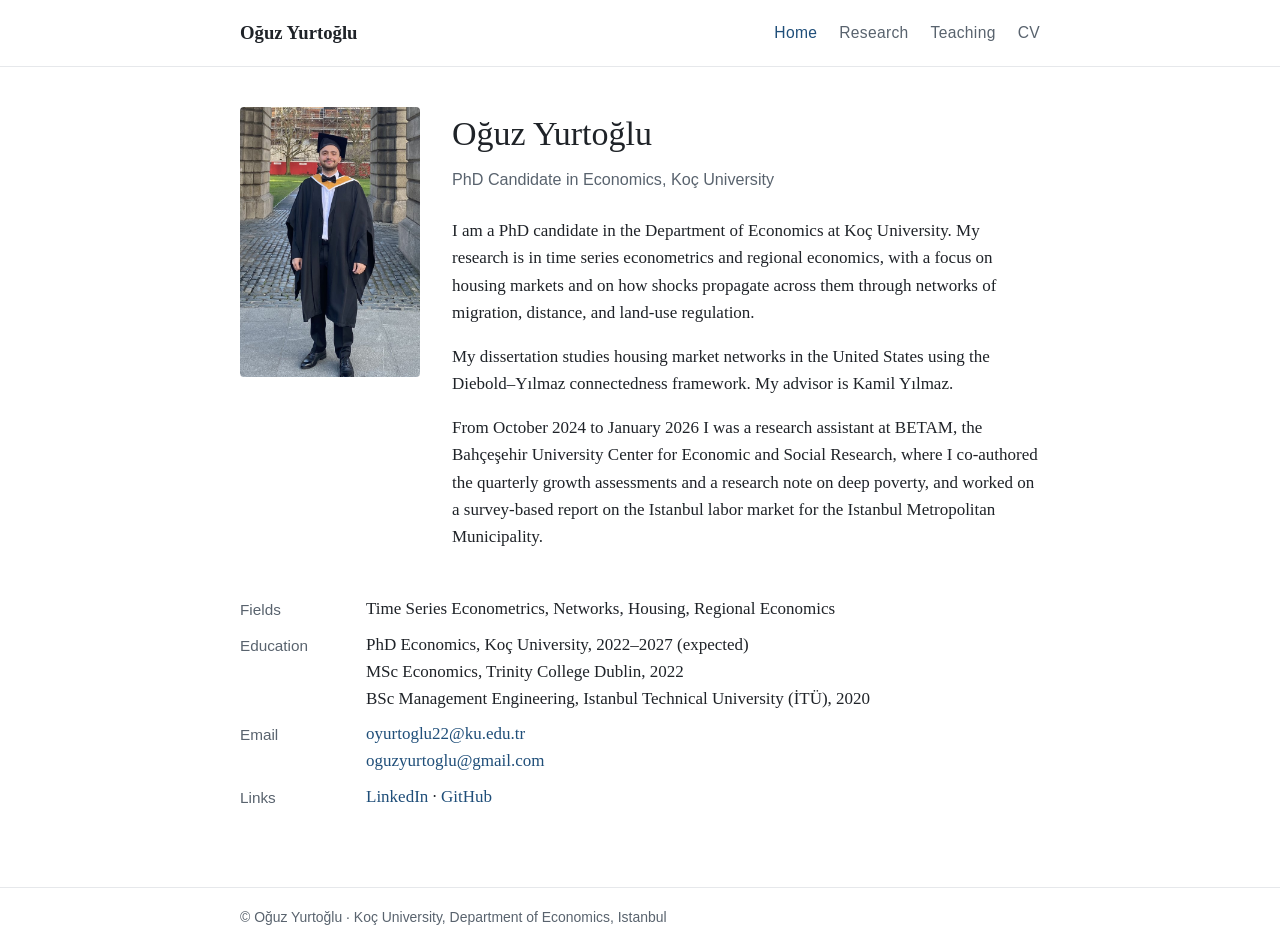
==== index.html @ 90686605 "Personal academic website Co-Authored-By: Claude Fable 5.1 <noreply@anthropic.com>" ====
<!doctype html>
<html lang="en">
<head>
<meta charset="utf-8">
<meta name="viewport" content="width=device-width, initial-scale=1">
<title>Oğuz Yurtoğlu</title>
<meta name="description" content="Oğuz Yurtoğlu, PhD candidate in Economics at Koç University. Time series econometrics, networks, housing, regional economics.">
<link rel="stylesheet" href="style.css">
</head>
<body>
<header><nav class="nav">
  <a class="brand" href="index.html">Oğuz Yurtoğlu</a>
  <ul>
    <li><a class="active" href="index.html">Home</a></li>
    <li><a href="research.html">Research</a></li>
    <li><a href="teaching.html">Teaching</a></li>
    <li><a href="files/oguz_yurtoglu_cv.pdf">CV</a></li>
  </ul>
</nav></header>
<main>
  <div class="hero">
    <img src="assets/photo.jpg" alt="Oğuz Yurtoğlu">
    <div class="intro">
      <h1>Oğuz Yurtoğlu</h1>
      <p class="subtitle">PhD Candidate in Economics, Koç University</p>
      <p>I am a PhD candidate in the Department of Economics at Koç University. My research is in time series econometrics and regional economics, with a focus on housing markets and on how shocks propagate across them through networks of migration, distance, and land-use regulation.</p>
      <p>My dissertation studies housing market networks in the United States using the Diebold–Yılmaz connectedness framework. My advisor is Kamil Yılmaz.</p>
      <p>From October 2024 to January 2026 I was a research assistant at BETAM, the Bahçeşehir University Center for Economic and Social Research, where I co-authored the quarterly growth assessments and a research note on deep poverty, and worked on a survey-based report on the Istanbul labor market for the Istanbul Metropolitan Municipality.</p>
    </div>
  </div>
  <dl>
    <dt>Fields</dt><dd>Time Series Econometrics, Networks, Housing, Regional Economics</dd>
    <dt>Education</dt><dd>PhD Economics, Koç University, 2022–2027 (expected)<br>MSc Economics, Trinity College Dublin, 2022<br>BSc Management Engineering, Istanbul Technical University (İTÜ), 2020</dd>
    <dt>Email</dt><dd><a href="mailto:oyurtoglu22@ku.edu.tr">oyurtoglu22@ku.edu.tr</a><br><a href="mailto:oguzyurtoglu@gmail.com">oguzyurtoglu@gmail.com</a></dd>
    <dt>Links</dt><dd><a href="https://www.linkedin.com/in/oguzyurtoglu/">LinkedIn</a> · <a href="https://github.com/oguzyurtoglu">GitHub</a></dd>
  </dl>
</main>
<footer><div>© Oğuz Yurtoğlu · Koç University, Department of Economics, Istanbul</div></footer>
</body>
</html>
---- style.css ----
:root{--text:#1f2328;--muted:#59636e;--accent:#1f4e79;--line:#e6e8eb;--bg:#ffffff;--maxw:840px}
*{box-sizing:border-box}
html{font-size:17px}
body{margin:0;font-family:Georgia,"Times New Roman",serif;color:var(--text);background:var(--bg);line-height:1.6}
a{color:var(--accent);text-decoration:none}
a:hover{text-decoration:underline}
header{border-bottom:1px solid var(--line)}
.nav{max-width:var(--maxw);margin:0 auto;padding:18px 20px;display:flex;align-items:center;justify-content:space-between;flex-wrap:wrap;gap:10px}
.nav .brand{font-weight:bold;font-size:1.1rem;color:var(--text)}
.nav ul{list-style:none;margin:0;padding:0;display:flex;gap:22px}
.nav li a{color:var(--muted);font-family:Helvetica,Arial,sans-serif;font-size:.92rem;letter-spacing:.02em}
.nav li a.active,.nav li a:hover{color:var(--accent);text-decoration:none}
main{max-width:var(--maxw);margin:0 auto;padding:40px 20px 60px}
h1{font-size:2rem;margin:0 0 6px;font-weight:normal}
h2{font-size:1.3rem;margin:36px 0 12px;font-weight:normal;border-bottom:1px solid var(--line);padding-bottom:6px}
h3{font-size:1.05rem;margin:22px 0 4px;font-weight:bold}
.subtitle{color:var(--muted);margin:0 0 24px;font-family:Helvetica,Arial,sans-serif;font-size:.95rem}
.hero{display:flex;gap:32px;align-items:flex-start;flex-wrap:wrap}
.hero img{width:180px;height:270px;object-fit:cover;border-radius:4px;flex-shrink:0;background:#eee}
.hero .intro{flex:1;min-width:260px}
.meta{color:var(--muted);font-size:.95rem;margin:4px 0}
.paper{margin-bottom:28px}
.paper .title{font-weight:bold}
.paper .status{color:var(--muted);font-size:.92rem;font-family:Helvetica,Arial,sans-serif}
.paper .links a{margin-right:14px;font-family:Helvetica,Arial,sans-serif;font-size:.9rem}
details summary{cursor:pointer;color:var(--accent);font-family:Helvetica,Arial,sans-serif;font-size:.9rem}
details p{margin-top:8px}
dl{margin-top:28px;display:grid;grid-template-columns:110px 1fr;gap:8px 16px}
dt{color:var(--muted);font-family:Helvetica,Arial,sans-serif;font-size:.9rem;padding-top:3px}
dd{margin:0}
footer{border-top:1px solid var(--line);color:var(--muted);font-family:Helvetica,Arial,sans-serif;font-size:.82rem}
footer div{max-width:var(--maxw);margin:0 auto;padding:18px 20px}
@media (max-width:600px){dl{grid-template-columns:1fr}dt{padding-top:10px}}
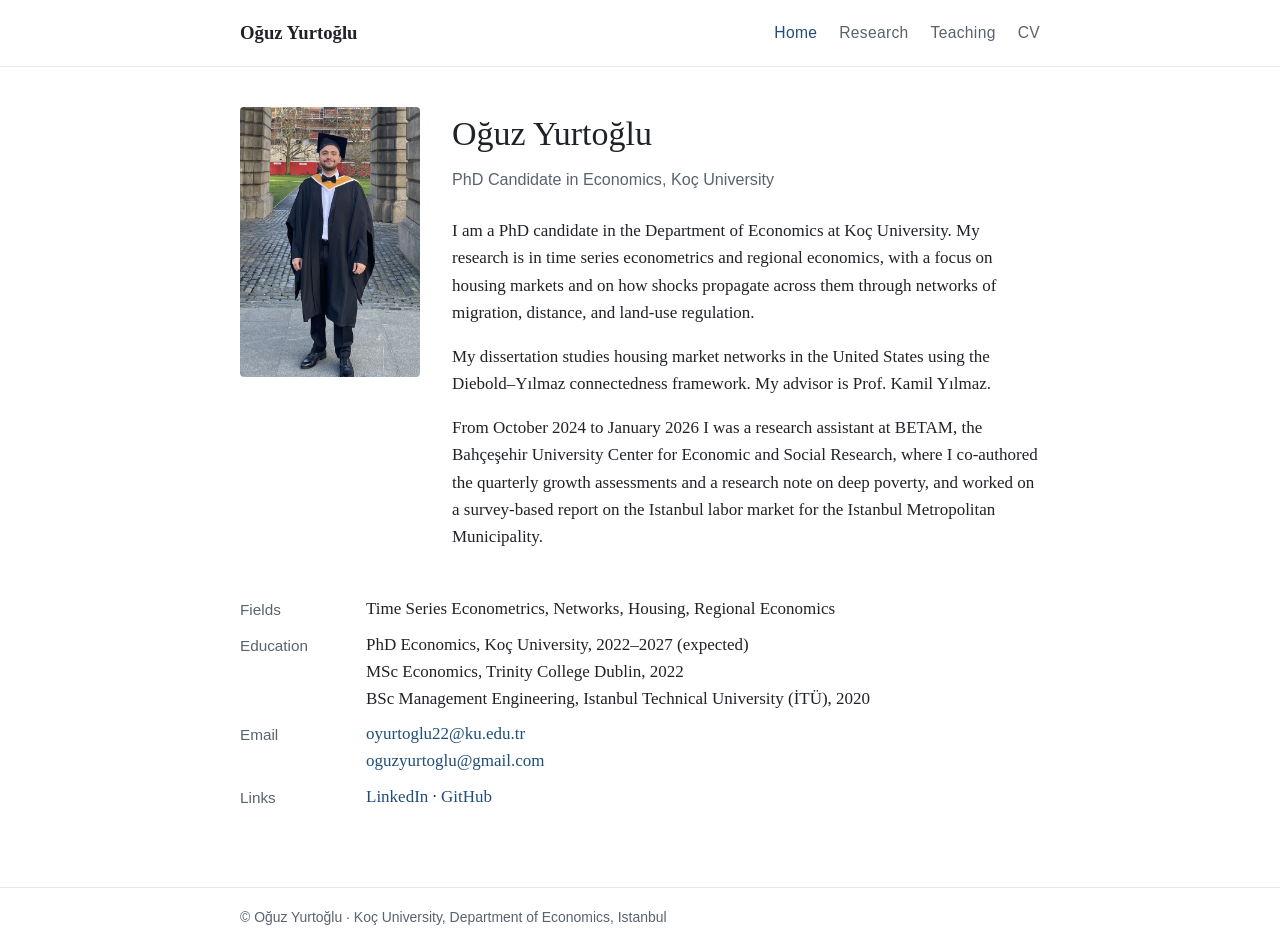
==== commit d5a00861: "Update index.html" ====
--- a/index.html
+++ b/index.html
@@ -24,7 +24,7 @@
       <h1>Oğuz Yurtoğlu</h1>
       <p class="subtitle">PhD Candidate in Economics, Koç University</p>
       <p>I am a PhD candidate in the Department of Economics at Koç University. My research is in time series econometrics and regional economics, with a focus on housing markets and on how shocks propagate across them through networks of migration, distance, and land-use regulation.</p>
-      <p>My dissertation studies housing market networks in the United States using the Diebold–Yılmaz connectedness framework. My advisor is Kamil Yılmaz.</p>
+      <p>My dissertation studies housing market networks in the United States using the Diebold–Yılmaz connectedness framework. My advisor is Prof. Kamil Yılmaz.</p>
       <p>From October 2024 to January 2026 I was a research assistant at BETAM, the Bahçeşehir University Center for Economic and Social Research, where I co-authored the quarterly growth assessments and a research note on deep poverty, and worked on a survey-based report on the Istanbul labor market for the Istanbul Metropolitan Municipality.</p>
     </div>
   </div>
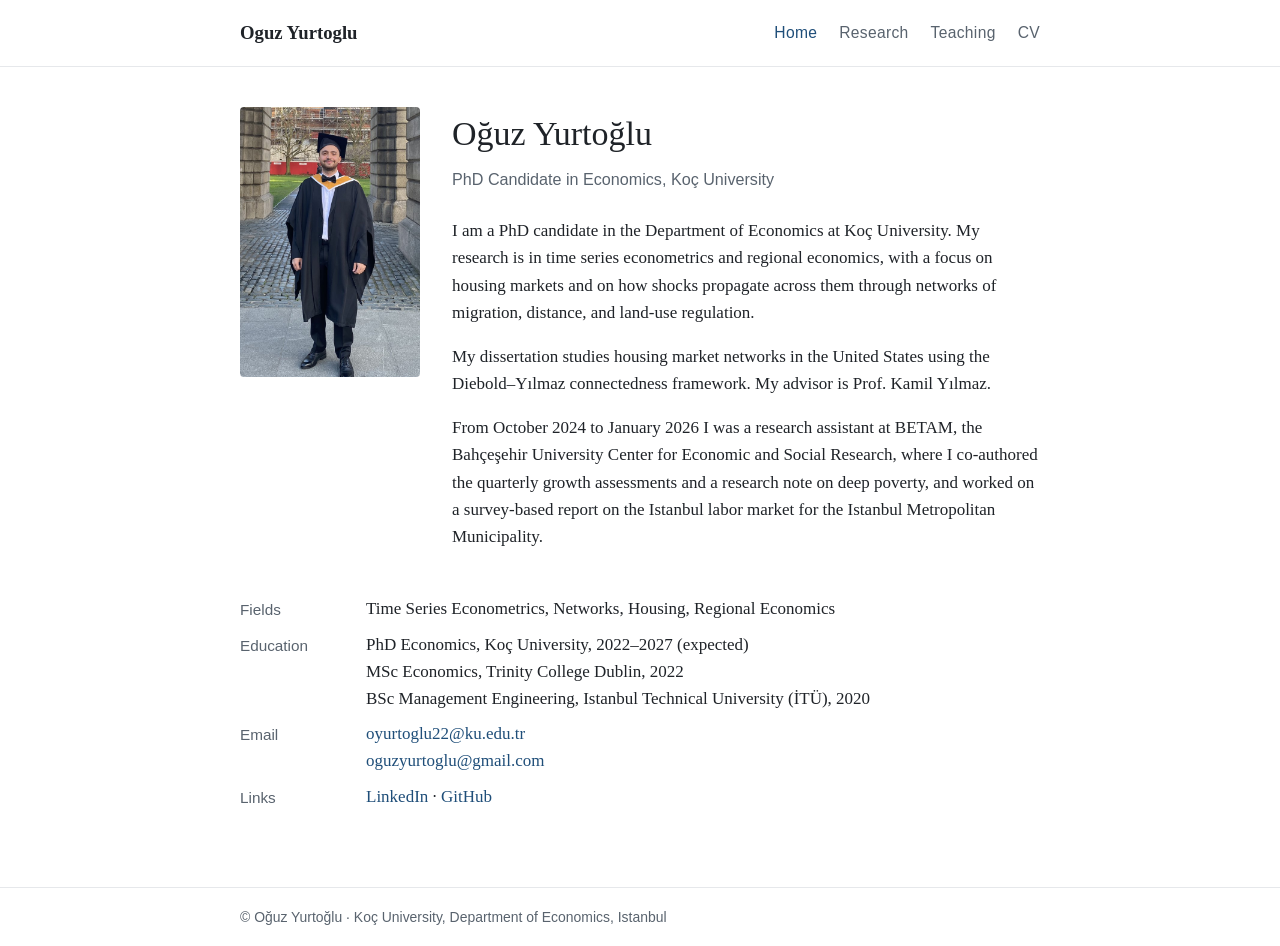
==== commit 194ab084: "Correct name spelling in the header link" ====
--- a/index.html
+++ b/index.html
@@ -9,7 +9,7 @@
 </head>
 <body>
 <header><nav class="nav">
-  <a class="brand" href="index.html">Oğuz Yurtoğlu</a>
+  <a class="brand" href="index.html">Oguz Yurtoglu</a>
   <ul>
     <li><a class="active" href="index.html">Home</a></li>
     <li><a href="research.html">Research</a></li>
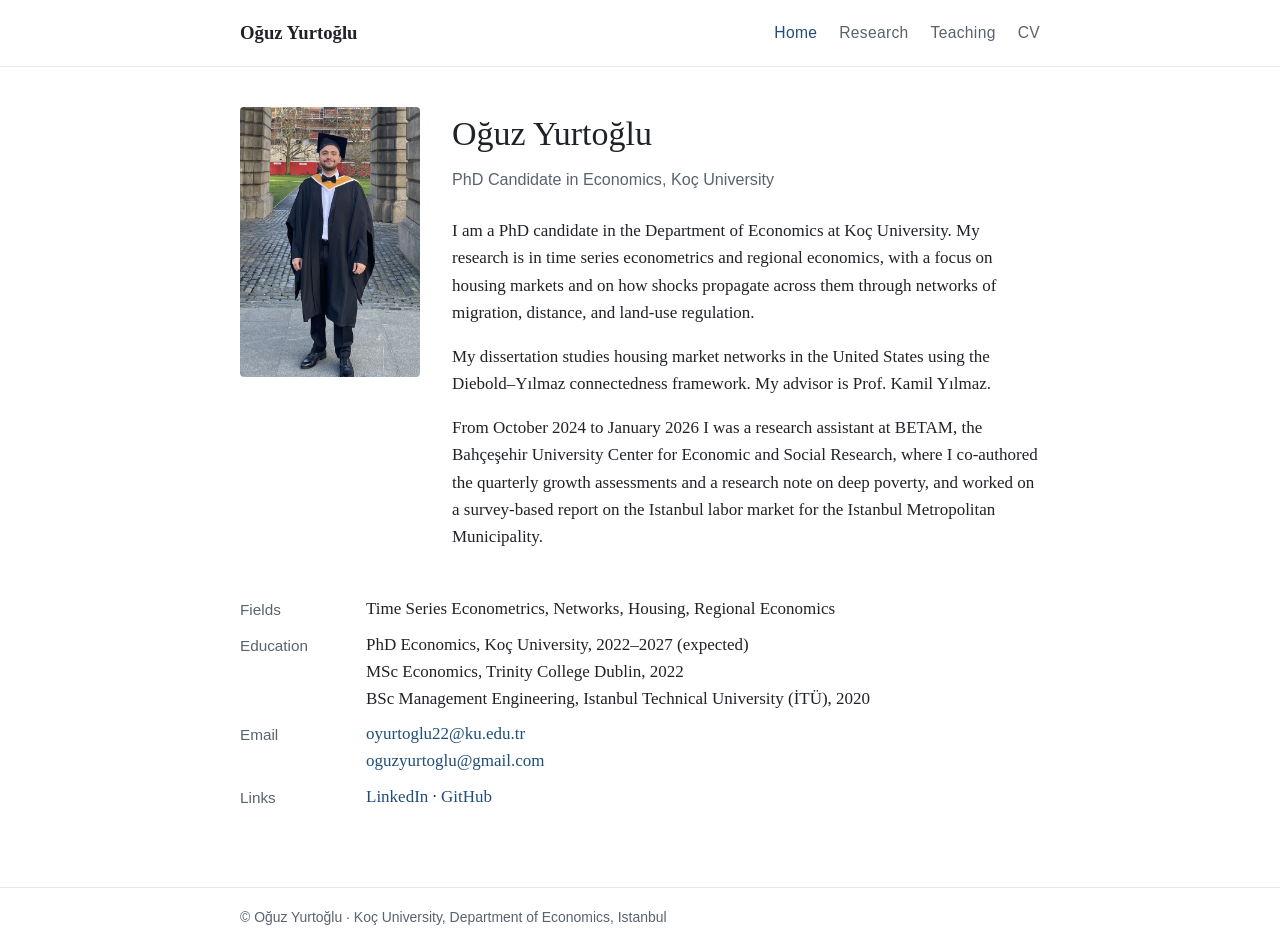
==== commit 2e131545: "Restore name diacritics in header, add plain spelling via meta and Person schema Also fix the Linked" ====
--- a/index.html
+++ b/index.html
@@ -4,12 +4,39 @@
 <meta charset="utf-8">
 <meta name="viewport" content="width=device-width, initial-scale=1">
 <title>Oğuz Yurtoğlu</title>
-<meta name="description" content="Oğuz Yurtoğlu, PhD candidate in Economics at Koç University. Time series econometrics, networks, housing, regional economics.">
+<meta name="description" content="Oğuz Yurtoğlu (Oguz Yurtoglu), PhD candidate in Economics at Koç University. Time series econometrics, networks, housing, regional economics.">
+<meta name="google-site-verification" content="UmV_qU5uQ8VOxGJmLkoC8wUAKCvTNpVft9V1grvTmuI" />
 <link rel="stylesheet" href="style.css">
+<link rel="canonical" href="https://oguzyurtoglu.github.io/">
+<script type="application/ld+json">
+{
+  "@context": "https://schema.org",
+  "@type": "Person",
+  "name": "Oğuz Yurtoğlu",
+  "alternateName": "Oguz Yurtoglu",
+  "url": "https://oguzyurtoglu.github.io/",
+  "image": "https://oguzyurtoglu.github.io/assets/photo.jpg",
+  "jobTitle": "PhD Candidate in Economics",
+  "email": "mailto:oyurtoglu22@ku.edu.tr",
+  "affiliation": {
+    "@type": "CollegeOrUniversity",
+    "name": "Koç University",
+    "department": "Department of Economics"
+  },
+  "alumniOf": [
+    {"@type": "CollegeOrUniversity", "name": "Trinity College Dublin"},
+    {"@type": "CollegeOrUniversity", "name": "Istanbul Technical University"}
+  ],
+  "sameAs": [
+    "https://www.linkedin.com/in/oguz-yurtoglu/",
+    "https://github.com/oguzyurtoglu"
+  ]
+}
+</script>
 </head>
 <body>
 <header><nav class="nav">
-  <a class="brand" href="index.html">Oguz Yurtoglu</a>
+  <a class="brand" href="index.html">Oğuz Yurtoğlu</a>
   <ul>
     <li><a class="active" href="index.html">Home</a></li>
     <li><a href="research.html">Research</a></li>
@@ -32,7 +59,7 @@
     <dt>Fields</dt><dd>Time Series Econometrics, Networks, Housing, Regional Economics</dd>
     <dt>Education</dt><dd>PhD Economics, Koç University, 2022–2027 (expected)<br>MSc Economics, Trinity College Dublin, 2022<br>BSc Management Engineering, Istanbul Technical University (İTÜ), 2020</dd>
     <dt>Email</dt><dd><a href="mailto:oyurtoglu22@ku.edu.tr">oyurtoglu22@ku.edu.tr</a><br><a href="mailto:oguzyurtoglu@gmail.com">oguzyurtoglu@gmail.com</a></dd>
-    <dt>Links</dt><dd><a href="https://www.linkedin.com/in/oguzyurtoglu/">LinkedIn</a> · <a href="https://github.com/oguzyurtoglu">GitHub</a></dd>
+    <dt>Links</dt><dd><a href="https://www.linkedin.com/in/oguz-yurtoglu/">LinkedIn</a> · <a href="https://github.com/oguzyurtoglu">GitHub</a></dd>
   </dl>
 </main>
 <footer><div>© Oğuz Yurtoğlu · Koç University, Department of Economics, Istanbul</div></footer>
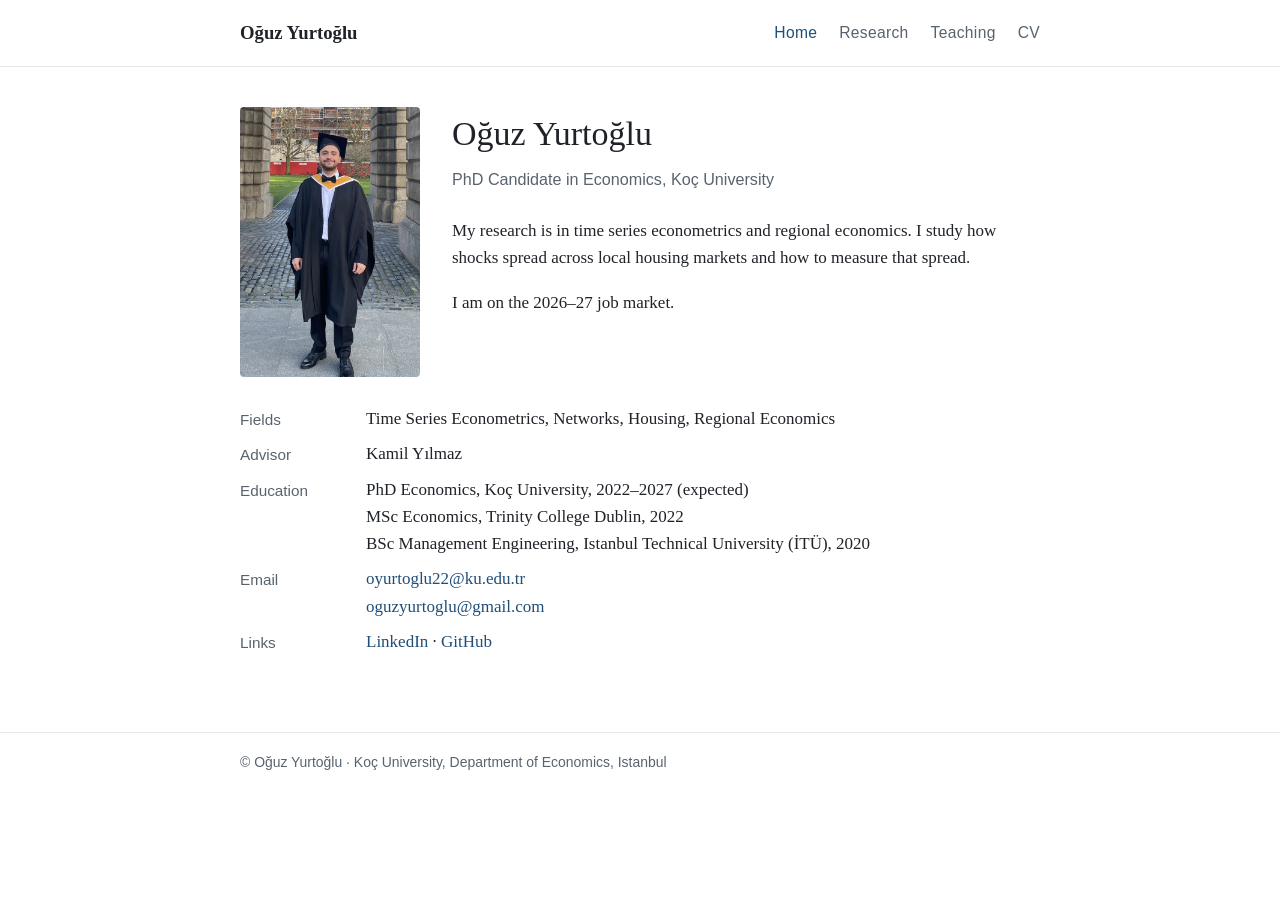
==== commit 72521e70: "Shorten the home page bio Co-Authored-By: Claude Fable 5.1 <noreply@anthropic.com>" ====
--- a/index.html
+++ b/index.html
@@ -50,13 +50,13 @@
     <div class="intro">
       <h1>Oğuz Yurtoğlu</h1>
       <p class="subtitle">PhD Candidate in Economics, Koç University</p>
-      <p>I am a PhD candidate in the Department of Economics at Koç University. My research is in time series econometrics and regional economics, with a focus on housing markets and on how shocks propagate across them through networks of migration, distance, and land-use regulation.</p>
-      <p>My dissertation studies housing market networks in the United States using the Diebold–Yılmaz connectedness framework. My advisor is Prof. Kamil Yılmaz.</p>
-      <p>From October 2024 to January 2026 I was a research assistant at BETAM, the Bahçeşehir University Center for Economic and Social Research, where I co-authored the quarterly growth assessments and a research note on deep poverty, and worked on a survey-based report on the Istanbul labor market for the Istanbul Metropolitan Municipality.</p>
+      <p>My research is in time series econometrics and regional economics. I study how shocks spread across local housing markets and how to measure that spread.</p>
+      <p>I am on the 2026–27 job market.</p>
     </div>
   </div>
   <dl>
     <dt>Fields</dt><dd>Time Series Econometrics, Networks, Housing, Regional Economics</dd>
+    <dt>Advisor</dt><dd>Kamil Yılmaz</dd>
     <dt>Education</dt><dd>PhD Economics, Koç University, 2022–2027 (expected)<br>MSc Economics, Trinity College Dublin, 2022<br>BSc Management Engineering, Istanbul Technical University (İTÜ), 2020</dd>
     <dt>Email</dt><dd><a href="mailto:oyurtoglu22@ku.edu.tr">oyurtoglu22@ku.edu.tr</a><br><a href="mailto:oguzyurtoglu@gmail.com">oguzyurtoglu@gmail.com</a></dd>
     <dt>Links</dt><dd><a href="https://www.linkedin.com/in/oguz-yurtoglu/">LinkedIn</a> · <a href="https://github.com/oguzyurtoglu">GitHub</a></dd>
